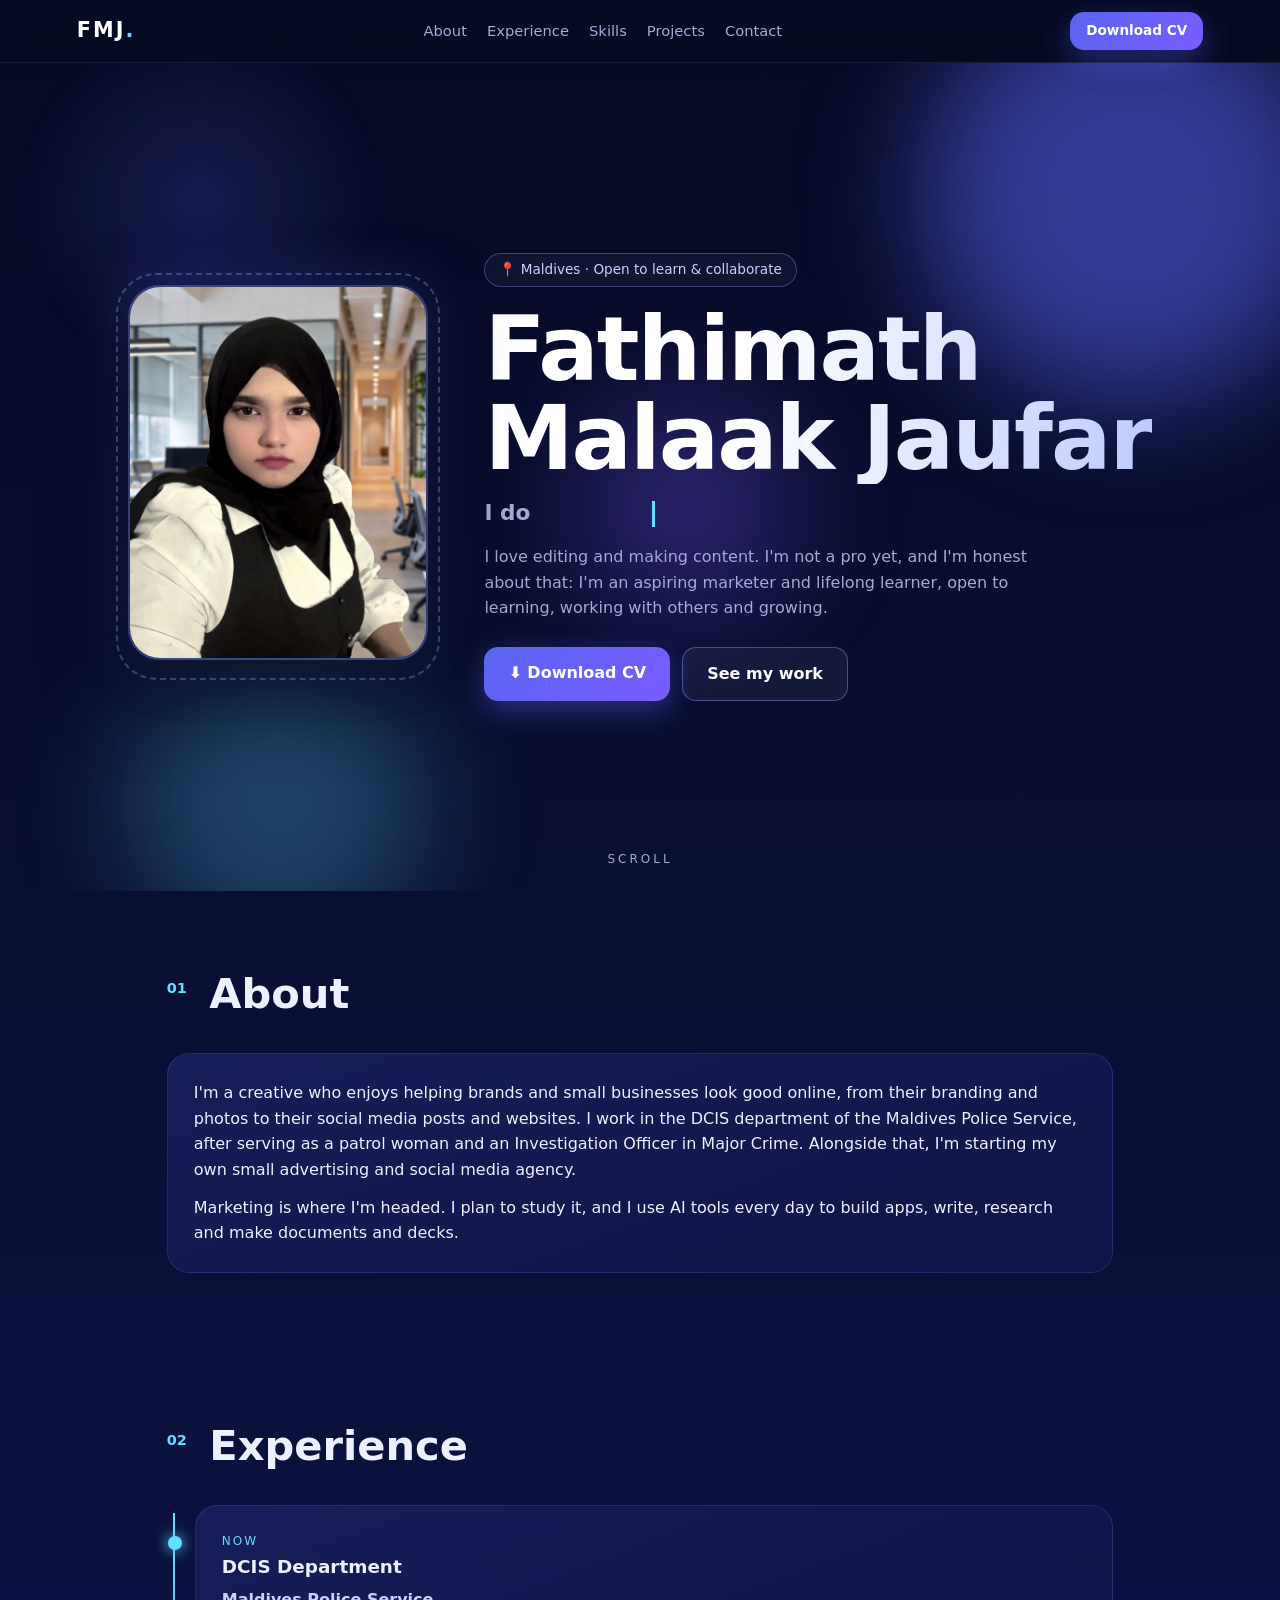
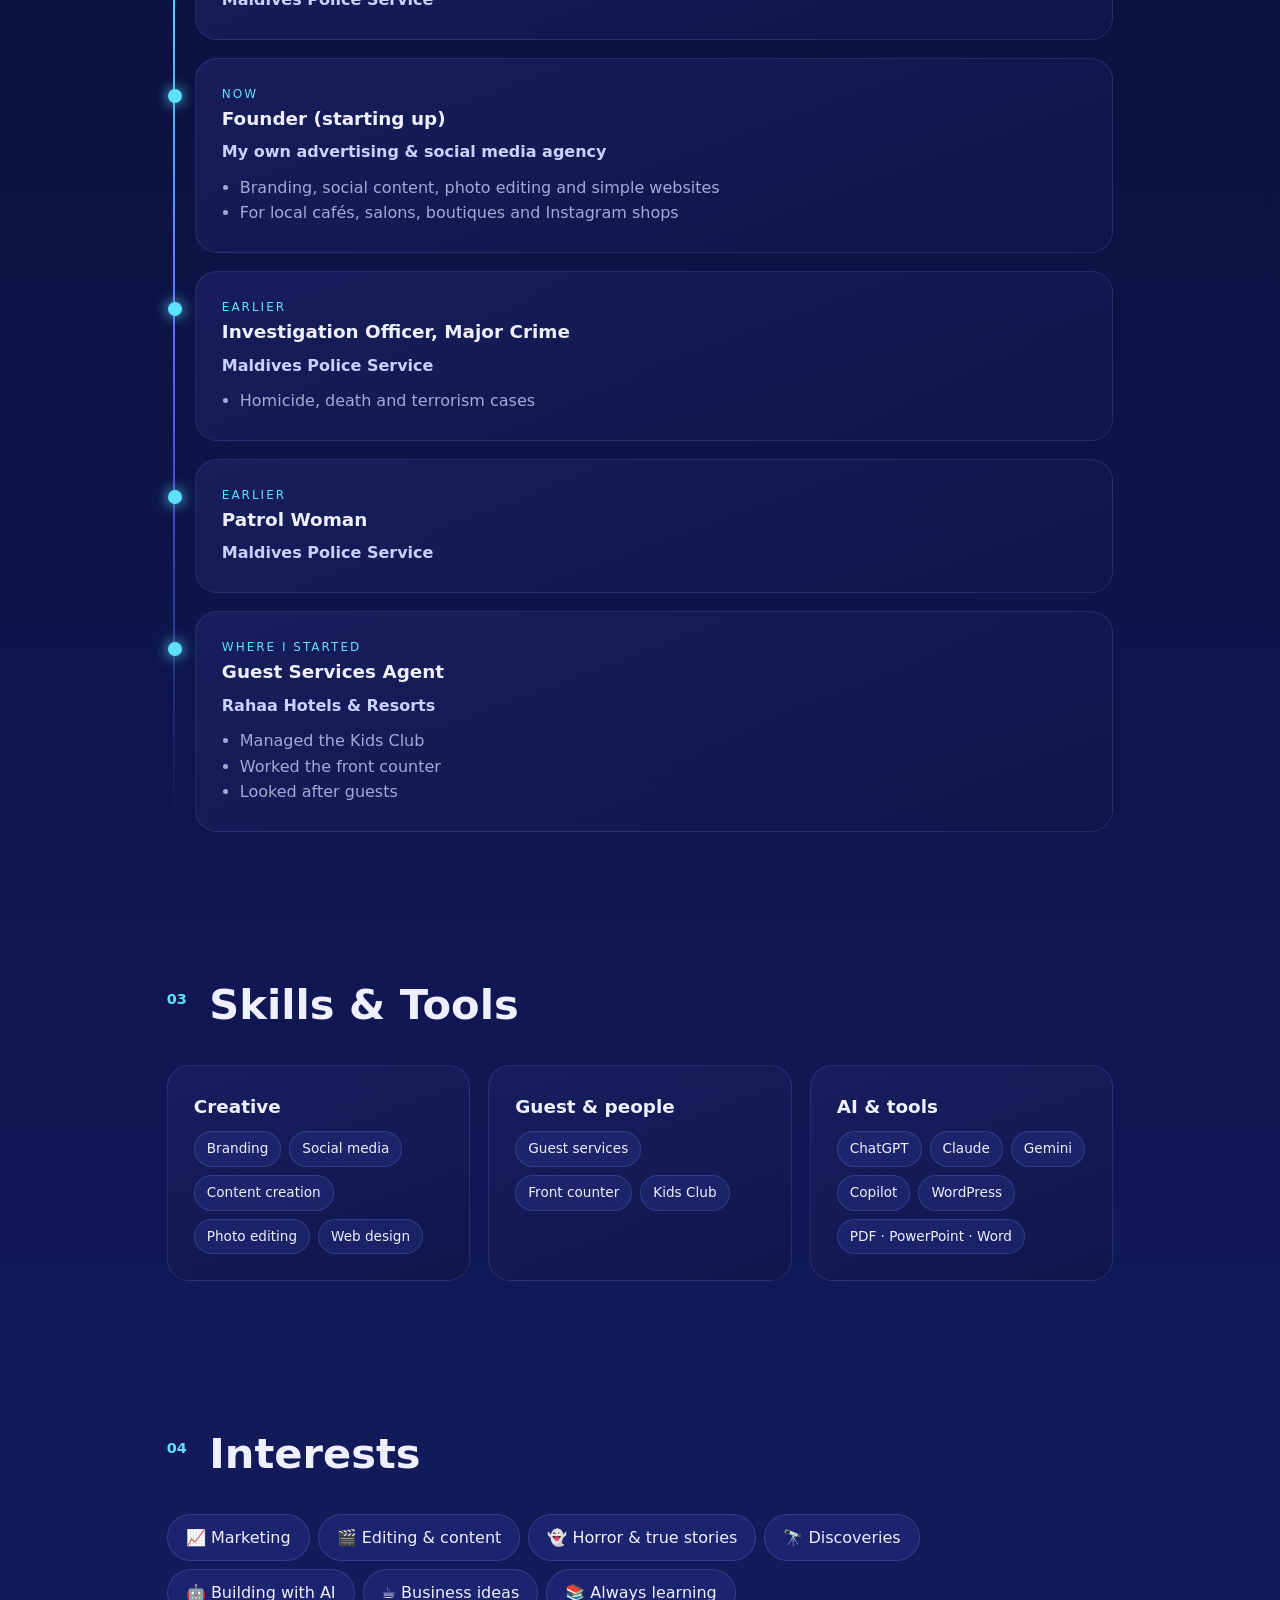
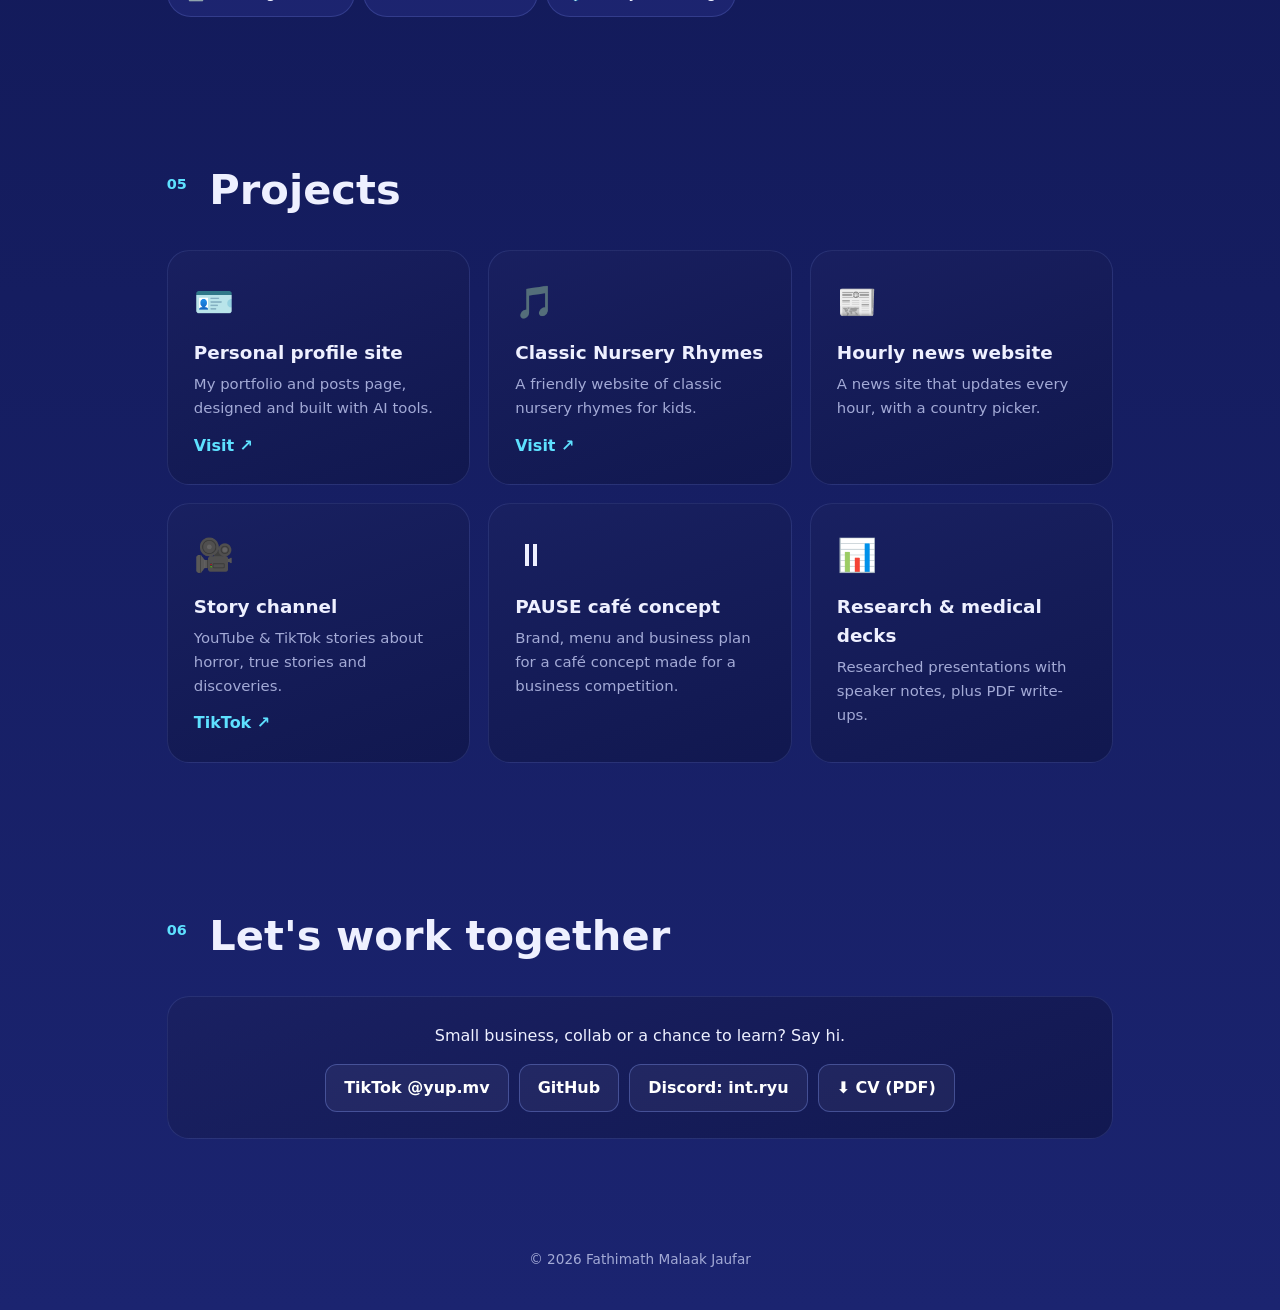
==== index.html @ fa6c07f6 "CV site" ====
<!DOCTYPE html><html lang="en"><head><meta charset="utf-8"><meta name="viewport" content="width=device-width,initial-scale=1">
<title>Fathimath Malaak Jaufar · CV</title><meta name="description" content="CV of Fathimath Malaak Jaufar: branding, social media, content, photo editing and web design. Maldives.">
<link rel="stylesheet" href="style.css"></head><body>
<div id="progress"></div><div id="glow"></div>
<nav><a class="logo" href="#top">FMJ<span>.</span></a><div class="links"><a href="#about">About</a><a href="#experience">Experience</a><a href="#skills">Skills</a><a href="#projects">Projects</a><a href="#contact">Contact</a></div><a class="btn sm fx" href="cv.pdf" download>Download CV</a></nav>
<header id="top" class="hero">
 <div class="orb o1"></div><div class="orb o2"></div><div class="orb o3"></div>
 <div class="hero-in">
  <div class="photo tilt"><img src="assets/me.jpg" alt="Fathimath Malaak Jaufar"><span class="ring"></span></div>
  <div><p class="tag">📍 Maldives · Open to learn &amp; collaborate</p>
  <h1>Fathimath<br>Malaak <em>Jaufar</em></h1>
  <p class="roles">I do <span id="role">branding</span><i class="caret"></i></p>
  <p class="lead">I love editing and making content. I'm not a pro yet, and I'm honest about that: I'm an aspiring marketer and lifelong learner, open to learning, working with others and growing.</p>
  <div class="cta"><a class="btn fx" href="cv.pdf" download>⬇ Download CV</a><a class="btn ghost fx" href="#projects">See my work</a></div></div>
 </div><a class="scroll" href="#about">scroll</a></header>
<main>
<section id="about" class="reveal"><h2><b>01</b> About</h2><div class="card tilt"><p>I'm a creative who enjoys helping brands and small businesses look good online, from their branding and photos to their social media posts and websites. I work in the DCIS department of the Maldives Police Service, after serving as a patrol woman and an Investigation Officer in Major Crime. Alongside that, I'm starting my own small advertising and social media agency.</p><p>Marketing is where I'm headed. I plan to study it, and I use AI tools every day to build apps, write, research and make documents and decks.</p></div></section>

<section id="experience" class="reveal"><h2><b>02</b> Experience</h2><div id="timeline" class="timeline"></div></section>

<section id="skills" class="reveal"><h2><b>03</b> Skills &amp; Tools</h2><div class="grid3">
<div class="card tilt"><h3>Creative</h3><div class="chips"><span>Branding</span><span>Social media</span><span>Content creation</span><span>Photo editing</span><span>Web design</span></div></div>
<div class="card tilt"><h3>Guest &amp; people</h3><div class="chips"><span>Guest services</span><span>Front counter</span><span>Kids Club</span></div></div>
<div class="card tilt"><h3>AI &amp; tools</h3><div class="chips"><span>ChatGPT</span><span>Claude</span><span>Gemini</span><span>Copilot</span><span>WordPress</span><span>PDF · PowerPoint · Word</span></div></div></div></section>

<section id="interests" class="reveal"><h2><b>04</b> Interests</h2><div class="chips big">
<span>📈 Marketing</span><span>🎬 Editing &amp; content</span><span>👻 Horror &amp; true stories</span><span>🔭 Discoveries</span><span>🤖 Building with AI</span><span>☕ Business ideas</span><span>📚 Always learning</span></div></section>

<section id="projects" class="reveal"><h2><b>05</b> Projects</h2><div class="grid2">
<a class="card proj tilt" href="https://reseachrandomv.github.io" target="_blank" rel="noopener"><span class="ic">🪪</span><h3>Personal profile site</h3><p>My portfolio and posts page, designed and built with AI tools.</p><i>Visit ↗</i></a>
<a class="card proj tilt" href="https://reseachrandomv.github.io/rhymes/" target="_blank" rel="noopener"><span class="ic">🎵</span><h3>Classic Nursery Rhymes</h3><p>A friendly website of classic nursery rhymes for kids.</p><i>Visit ↗</i></a>
<div class="card proj tilt"><span class="ic">📰</span><h3>Hourly news website</h3><p>A news site that updates every hour, with a country picker.</p></div>
<a class="card proj tilt" href="https://www.tiktok.com/@yup.mv" target="_blank" rel="noopener"><span class="ic">🎥</span><h3>Story channel</h3><p>YouTube &amp; TikTok stories about horror, true stories and discoveries.</p><i>TikTok ↗</i></a>
<div class="card proj tilt"><span class="ic">⏸</span><h3>PAUSE café concept</h3><p>Brand, menu and business plan for a café concept made for a business competition.</p></div>
<div class="card proj tilt"><span class="ic">📊</span><h3>Research &amp; medical decks</h3><p>Researched presentations with speaker notes, plus PDF write-ups.</p></div>
</div></section>

<section id="contact" class="reveal"><h2><b>06</b> Let's work together</h2><div class="card contact"><p>Small business, collab or a chance to learn? Say hi.</p><div class="social">
<a class="sbtn fx" href="https://www.tiktok.com/@yup.mv" target="_blank" rel="noopener">TikTok @yup.mv</a><a class="sbtn fx" href="https://github.com/reseachrandomv" target="_blank" rel="noopener">GitHub</a><button class="sbtn fx dc" data-user="int.ryu">Discord: int.ryu</button><a class="sbtn fx" href="cv.pdf" download>⬇ CV (PDF)</a></div></div></section>
</main><footer>© <span id="y"></span> Fathimath Malaak Jaufar</footer>
<script src="experience.js"></script><script src="app.js"></script></body></html>
---- style.css ----
:root{--bg:#060a24;--bg2:#0f1650;--bl:#5865F2;--glow:#8ea1ff;--ice:#c7d2ff;--cy:#5ee1ff;--t:#eef0ff;--m:#a3aad6}
*{box-sizing:border-box;margin:0;padding:0}html{scroll-behavior:smooth}
body{font-family:"Segoe UI",system-ui,-apple-system,Roboto,sans-serif;color:var(--t);background:radial-gradient(1200px 600px at 80% -10%,#2a35a0 0,transparent 60%),linear-gradient(180deg,var(--bg),var(--bg2) 55%,#1b2470);line-height:1.6;overflow-x:hidden}
a{color:var(--glow)}
#progress{position:fixed;top:0;left:0;height:3px;width:0;z-index:50;background:linear-gradient(90deg,var(--bl),var(--cy));box-shadow:0 0 12px var(--cy)}
#glow{position:fixed;top:0;left:0;width:400px;height:400px;border-radius:50%;background:radial-gradient(circle,#5865f233,transparent 65%);pointer-events:none;z-index:0;transition:transform .15s ease-out}
nav{position:sticky;top:0;z-index:20;display:flex;align-items:center;justify-content:space-between;gap:12px;padding:12px 6vw;background:#060a24cc;backdrop-filter:blur(12px);border-bottom:1px solid #ffffff14}
.logo{font-weight:900;font-size:1.3rem;letter-spacing:2px;text-decoration:none;color:#fff}.logo span{color:var(--cy)}
.links a{color:var(--m);text-decoration:none;margin:0 10px;font-size:.92rem;transition:.2s}.links a:hover{color:#fff;text-shadow:0 0 10px var(--glow)}
.btn{position:relative;overflow:hidden;display:inline-block;padding:13px 24px;border-radius:14px;background:linear-gradient(135deg,var(--bl),#7b5cff);color:#fff;font-weight:700;text-decoration:none;box-shadow:0 10px 30px #5865f266;transition:transform .2s,box-shadow .2s}
.btn:hover{transform:translateY(-3px);box-shadow:0 16px 40px #5865f2aa}.btn:active{transform:scale(.96)}
.btn.ghost{background:#ffffff0d;border:1px solid #8ea1ff66;box-shadow:none}.btn.sm{padding:8px 16px;font-size:.85rem}
.hero{position:relative;min-height:92vh;display:flex;align-items:center;padding:60px 6vw;overflow:hidden}
.orb{position:absolute;border-radius:50%;filter:blur(60px);opacity:.55;animation:float 12s ease-in-out infinite}
.o1{width:420px;height:420px;background:var(--bl);top:-80px;right:-60px}.o2{width:300px;height:300px;background:var(--cy);bottom:-60px;left:10%;opacity:.25;animation-delay:-4s}.o3{width:220px;height:220px;background:#7b5cff;top:40%;left:45%;opacity:.3;animation-delay:-8s}
@keyframes float{50%{transform:translate(30px,-40px) scale(1.1)}}
.hero-in{position:relative;display:grid;grid-template-columns:auto 1fr;gap:56px;align-items:center;max-width:1150px;margin:auto}
.photo{position:relative;width:300px;aspect-ratio:4/5;border-radius:32px;transition:transform .2s}
.photo img{width:100%;height:100%;object-fit:cover;border-radius:32px;border:2px solid #8ea1ff55;box-shadow:0 30px 80px #000a,0 0 60px #5865f255}
.ring{position:absolute;inset:-12px;border-radius:40px;border:2px dashed #8ea1ff55;animation:spin 30s linear infinite;pointer-events:none}@keyframes spin{to{transform:rotate(360deg)}}
.tag{display:inline-block;padding:5px 14px;border-radius:99px;border:1px solid #8ea1ff55;background:#ffffff0a;color:var(--ice);font-size:.85rem}
h1{font-size:clamp(2.6rem,7vw,5.6rem);line-height:1;font-weight:900;letter-spacing:-2px;margin:18px 0 12px;background:linear-gradient(100deg,#fff 20%,var(--ice),var(--glow),var(--cy));background-size:200%;-webkit-background-clip:text;background-clip:text;color:transparent;animation:sh 6s linear infinite}
h1 em{font-style:normal}@keyframes sh{to{background-position:200%}}
.roles{font-size:1.35rem;font-weight:700;color:var(--m)}#role{color:var(--cy);display:inline-block;transition:.3s}#role.out{opacity:0;transform:translateY(-8px)}
.caret{display:inline-block;width:3px;height:1.2em;background:var(--cy);margin-left:4px;vertical-align:middle;animation:bl 1s steps(1) infinite}@keyframes bl{50%{opacity:0}}
.lead{max-width:560px;color:var(--m);margin:14px 0 26px}.cta{display:flex;gap:12px;flex-wrap:wrap}
.scroll{position:absolute;bottom:22px;left:50%;transform:translateX(-50%);color:var(--m);font-size:.75rem;letter-spacing:3px;text-transform:uppercase;text-decoration:none;animation:bob 2s infinite}@keyframes bob{50%{transform:translate(-50%,6px)}}
main{position:relative;z-index:1;max-width:1100px;margin:auto;padding:0 6vw}
section{padding:70px 0}h2{font-size:clamp(1.8rem,4vw,2.6rem);margin-bottom:26px}h2 b{font-size:.9rem;color:var(--cy);vertical-align:super;margin-right:8px}
.card{position:relative;overflow:hidden;background:linear-gradient(160deg,#1a2160cc,#10164acc);border:1px solid #8ea1ff26;border-radius:22px;padding:26px;transition:transform .25s,border-color .25s,box-shadow .25s,opacity .6s,translate .6s}
.card::before{content:"";position:absolute;inset:0;background:radial-gradient(300px circle at var(--mx,50%) var(--my,50%),#8ea1ff22,transparent 60%);opacity:0;transition:.3s;pointer-events:none}
.card:hover{border-color:#8ea1ff77;box-shadow:0 20px 50px #0008,0 0 30px #5865f233}.card:hover::before{opacity:1}
.card p+p{margin-top:12px}h3{font-size:1.15rem;margin-bottom:6px}
.reveal .card,.reveal .chips span{opacity:0;translate:0 30px}.reveal.in .card,.reveal.in .chips span{opacity:1;translate:0 0}
.chips span{transition:opacity .5s,translate .5s,transform .2s}
.timeline{position:relative;display:grid;gap:18px;padding-left:28px}.timeline::before{content:"";position:absolute;left:6px;top:8px;bottom:8px;width:2px;background:linear-gradient(var(--cy),var(--bl),transparent)}
.job .dot{position:absolute;left:-29px;top:30px}.job{overflow:visible}.job::after{content:"";position:absolute;left:-28px;top:30px;width:14px;height:14px;border-radius:50%;background:var(--cy);box-shadow:0 0 14px var(--cy)}
.jt{font-size:.75rem;text-transform:uppercase;letter-spacing:2px;color:var(--cy)}.org{color:var(--ice);font-weight:600}.org a{text-decoration:none}
.job ul{margin:10px 0 0 18px;color:var(--m)}
.grid3{display:grid;grid-template-columns:repeat(3,1fr);gap:18px}.grid2{display:grid;grid-template-columns:repeat(3,1fr);gap:18px}
.chips{display:flex;flex-wrap:wrap;gap:8px;margin-top:10px}.chips span{padding:6px 12px;border-radius:99px;background:#5865f222;border:1px solid #8ea1ff33;font-size:.85rem}
.chips span:hover{transform:translateY(-3px) scale(1.05);background:#5865f255}.chips.big span{font-size:1rem;padding:10px 18px}
.proj{display:block;color:inherit;text-decoration:none}.proj .ic{font-size:2rem;display:block;margin-bottom:10px}.proj p{color:var(--m);font-size:.93rem}.proj i{display:inline-block;margin-top:12px;color:var(--cy);font-style:normal;font-weight:700}
.contact{text-align:center}.social{display:flex;flex-wrap:wrap;gap:10px;justify-content:center;margin-top:16px}
.sbtn{position:relative;overflow:hidden;padding:10px 18px;border-radius:12px;border:1px solid #8ea1ff55;background:#ffffff0d;color:#fff;text-decoration:none;font:inherit;font-weight:600;cursor:pointer;transition:.2s}.sbtn:hover{background:#5865f255;transform:translateY(-2px)}
footer{text-align:center;padding:40px;color:var(--m);font-size:.85rem}
.ripple{position:absolute;border-radius:50%;background:radial-gradient(circle,#ffffff55,transparent 60%);transform:scale(0);animation:rp .65s ease-out;pointer-events:none}@keyframes rp{to{transform:scale(1);opacity:0}}
.burst{position:fixed;width:7px;height:7px;border-radius:50%;pointer-events:none;z-index:99;animation:bu .6s ease-out forwards}@keyframes bu{to{transform:translate(var(--dx),var(--dy)) scale(0);opacity:0}}
@media(max-width:860px){.links{display:none}.hero-in{grid-template-columns:1fr;text-align:center;gap:30px}.photo{width:220px;margin:auto}.cta{justify-content:center}.lead{margin-inline:auto}.grid3,.grid2{grid-template-columns:1fr}.hero{min-height:auto;padding-top:40px}}
@media(prefers-reduced-motion:reduce){*{animation:none!important;transition:none!important}}
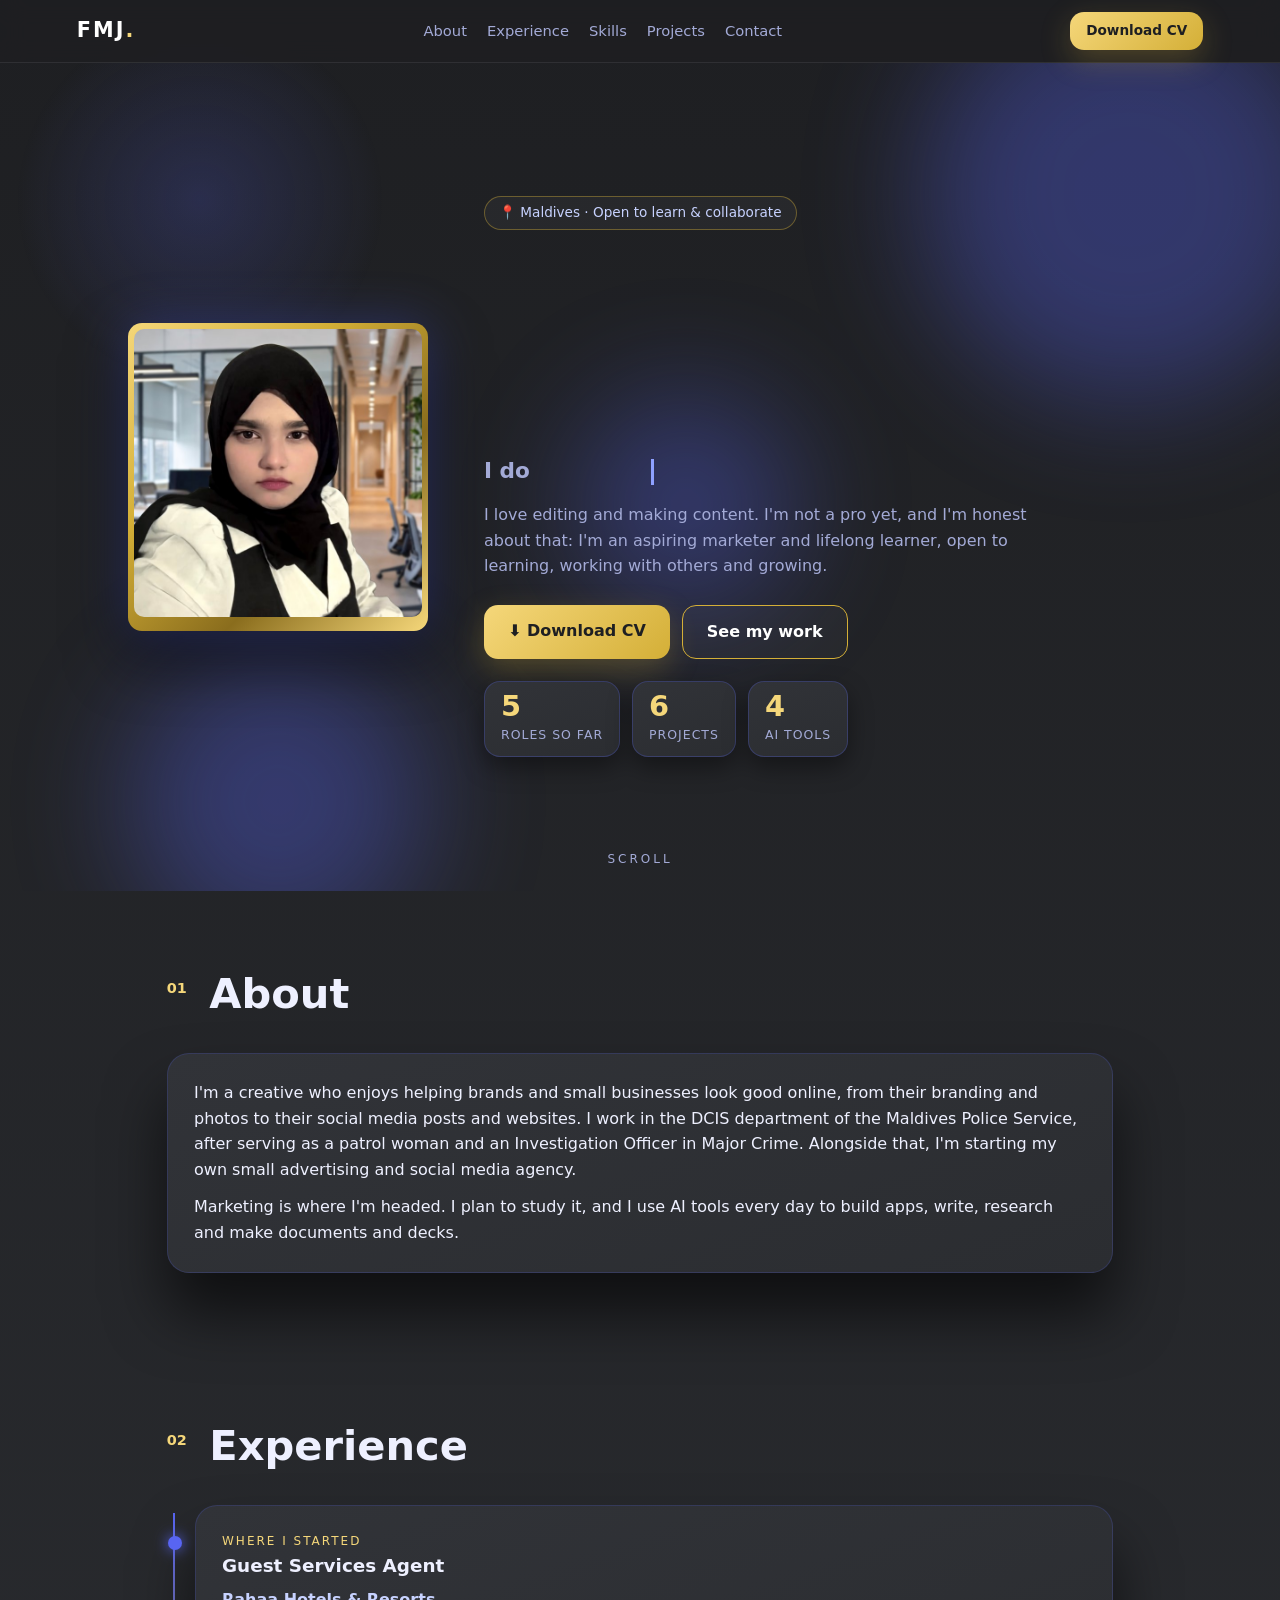
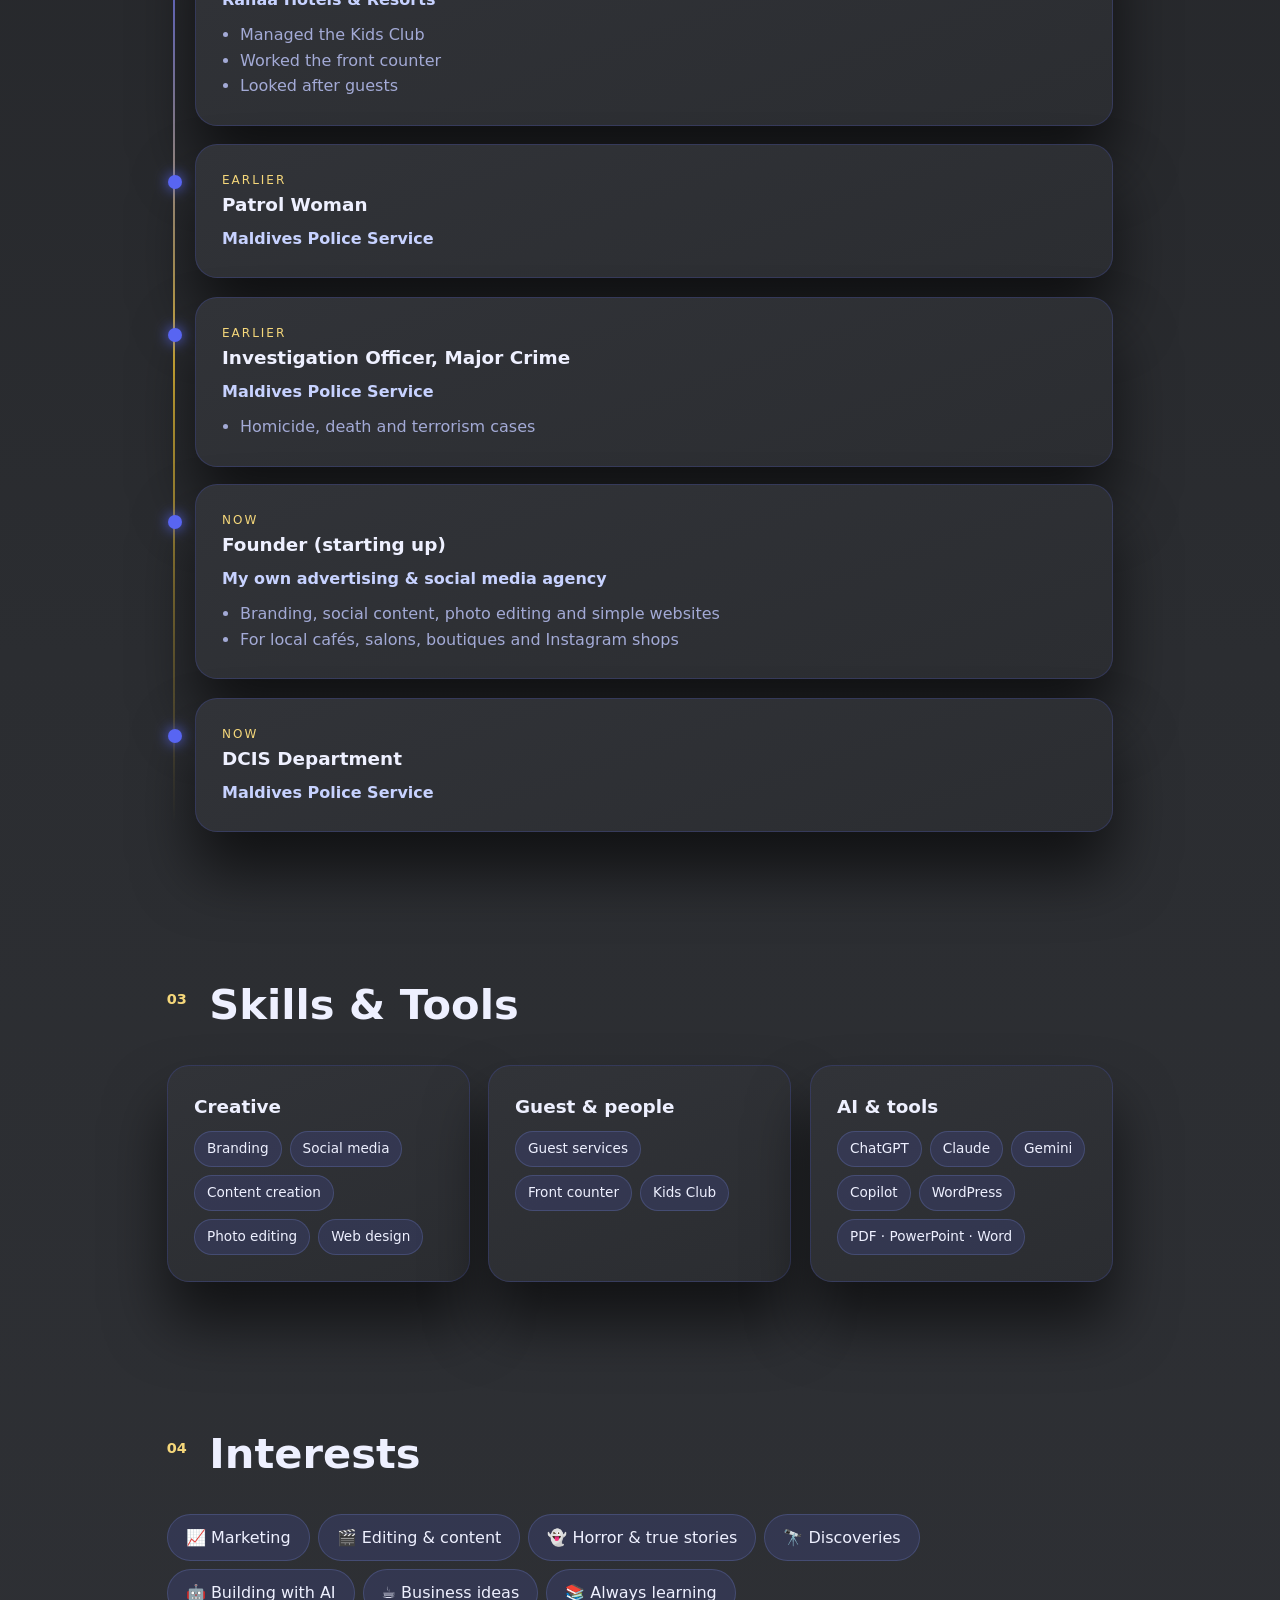
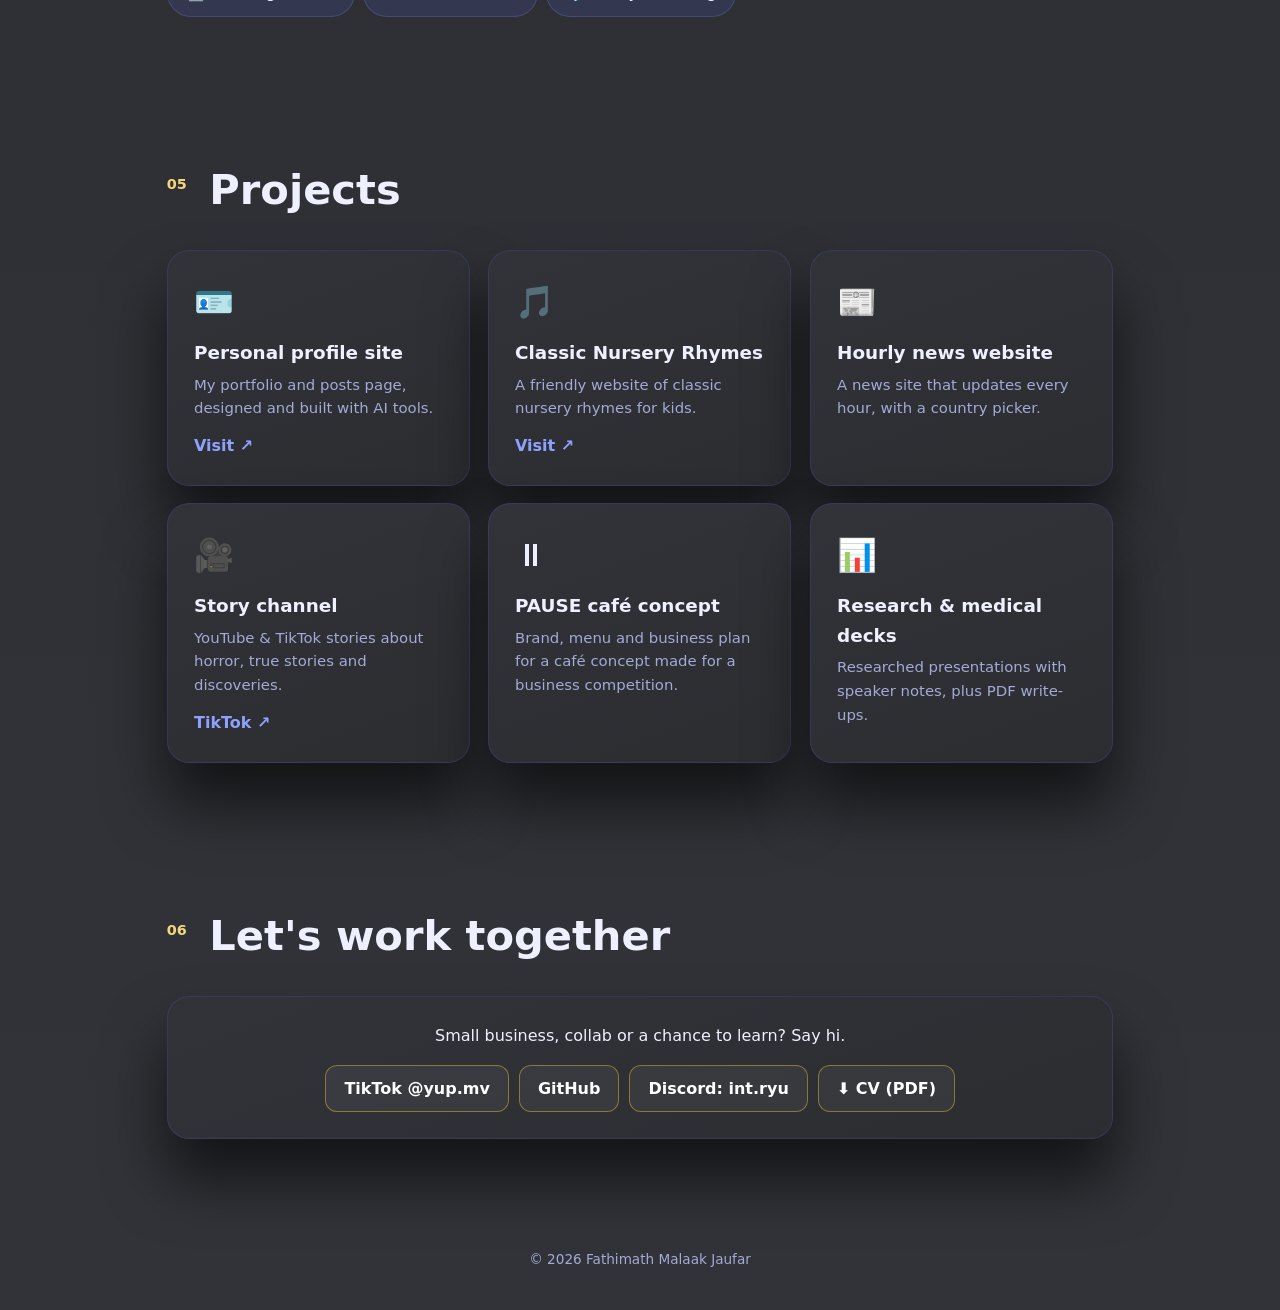
==== commit ce597de6: "Motion-graphics: spring intro, 3D fly-in cards, count-up stats" ====
--- a/index.html
+++ b/index.html
@@ -8,10 +8,11 @@
  <div class="hero-in">
   <div class="photo tilt"><img src="assets/me.jpg" alt="Fathimath Malaak Jaufar"><span class="ring"></span></div>
   <div><p class="tag">📍 Maldives · Open to learn &amp; collaborate</p>
-  <h1>Fathimath<br>Malaak <em>Jaufar</em></h1>
+  <h1><span class="ln"><span>Fathimath</span></span><span class="ln"><span>Malaak <em>Jaufar</em></span></span></h1>
   <p class="roles">I do <span id="role">branding</span><i class="caret"></i></p>
   <p class="lead">I love editing and making content. I'm not a pro yet, and I'm honest about that: I'm an aspiring marketer and lifelong learner, open to learning, working with others and growing.</p>
-  <div class="cta"><a class="btn fx" href="cv.pdf" download>⬇ Download CV</a><a class="btn ghost fx" href="#projects">See my work</a></div></div>
+  <div class="cta"><a class="btn fx" href="cv.pdf" download>⬇ Download CV</a><a class="btn ghost fx" href="#projects">See my work</a></div>
+  <div class="stats"><div class="stat"><b data-n="5">0</b><span>roles so far</span></div><div class="stat"><b data-n="6">0</b><span>projects</span></div><div class="stat"><b data-n="4">0</b><span>AI tools</span></div></div></div>
  </div><a class="scroll" href="#about">scroll</a></header>
 <main>
 <section id="about" class="reveal"><h2><b>01</b> About</h2><div class="card tilt"><p>I'm a creative who enjoys helping brands and small businesses look good online, from their branding and photos to their social media posts and websites. I work in the DCIS department of the Maldives Police Service, after serving as a patrol woman and an Investigation Officer in Major Crime. Alongside that, I'm starting my own small advertising and social media agency.</p><p>Marketing is where I'm headed. I plan to study it, and I use AI tools every day to build apps, write, research and make documents and decks.</p></div></section>
--- a/style.css
+++ b/style.css
@@ -48,3 +48,42 @@
 .burst{position:fixed;width:7px;height:7px;border-radius:50%;pointer-events:none;z-index:99;animation:bu .6s ease-out forwards}@keyframes bu{to{transform:translate(var(--dx),var(--dy)) scale(0);opacity:0}}
 @media(max-width:860px){.links{display:none}.hero-in{grid-template-columns:1fr;text-align:center;gap:30px}.photo{width:220px;margin:auto}.cta{justify-content:center}.lead{margin-inline:auto}.grid3,.grid2{grid-template-columns:1fr}.hero{min-height:auto;padding-top:40px}}
 @media(prefers-reduced-motion:reduce){*{animation:none!important;transition:none!important}}
+/* Discord blurple + gold restyle */
+:root{--bg:#1e1f22;--bg2:#2b2d31;--gold:#d4af37;--gold2:#f5d77a;--cy:#8ea1ff}
+body{background:radial-gradient(1000px 500px at 85% -10%,#5865f244,transparent 60%),linear-gradient(180deg,#1e1f22,#2b2d31 50%,#313338)}
+nav{background:#1e1f22e6}.logo span{color:var(--gold2)}
+.orb{opacity:.35}.o2,.o3{background:var(--bl)}
+.card{background:linear-gradient(160deg,#313338,#2b2d31);border-color:#5865f233}
+.btn,.btn.sm{background:linear-gradient(135deg,var(--gold2),var(--gold));color:#1e1f22;box-shadow:0 10px 30px #d4af3744}
+.btn:hover{box-shadow:0 16px 40px #d4af3788}
+.btn.ghost{background:#ffffff08;color:#fff;border:1px solid var(--gold);box-shadow:none}
+.sbtn{border-color:#d4af3788}.sbtn:hover{background:linear-gradient(135deg,var(--gold2),var(--gold));color:#1e1f22}
+.photo{aspect-ratio:1/1;border-radius:14px;padding:6px;background:linear-gradient(135deg,var(--gold2),var(--gold),#8a6d1d,var(--gold2));box-shadow:0 0 50px #5865f255,0 25px 60px #000a}
+.photo img{border-radius:10px;border:0;box-shadow:none;object-position:center 20%}.ring{display:none}
+h1{background:linear-gradient(100deg,#fff 25%,#c9cdfb,#5865F2,#fff);background-size:200%;-webkit-background-clip:text;background-clip:text}
+#progress{background:linear-gradient(90deg,var(--bl),var(--gold2));box-shadow:0 0 12px var(--bl)}
+.tag{border-color:#d4af3766}.jt,h2 b{color:var(--gold2)}.job::after{background:var(--bl);box-shadow:0 0 14px var(--bl)}
+.timeline::before{background:linear-gradient(var(--bl),var(--gold),transparent)}
+.chips span{background:#5865f226}
+/* motion-graphics pass */
+:root{--spring:cubic-bezier(.34,1.56,.64,1)}
+h1 .ln{display:block;overflow:hidden;perspective:600px;padding-bottom:.08em}
+h1 .ln>span{display:inline-block;transform-origin:50% 100%;animation:flip .9s var(--spring) both}
+h1 .ln:nth-child(2)>span{animation-delay:.15s}
+@keyframes flip{from{transform:translateY(90%) rotateX(-80deg);opacity:0}}
+.hero .tag{animation:pop .7s var(--spring) both}.roles{animation:pop .7s .35s var(--spring) both}.lead{animation:pop .7s .45s var(--spring) both}.cta{animation:pop .7s .55s var(--spring) both}.stats{animation:pop .7s .65s var(--spring) both}
+.photo{animation:card3d 1s var(--spring) both}
+@keyframes pop{from{opacity:0;transform:translateY(24px) scale(.94)}}
+@keyframes card3d{from{opacity:0;transform:perspective(800px) rotateY(-35deg) rotateX(12deg) scale(.8)}}
+.stats{display:flex;gap:12px;flex-wrap:wrap;margin-top:22px}
+.stat{padding:10px 16px;border-radius:16px;background:linear-gradient(160deg,#313338,#2b2d31);border:1px solid #5865f244;box-shadow:0 10px 25px #0006}
+.stat b{display:block;font-size:1.8rem;line-height:1;color:var(--gold2);font-variant-numeric:tabular-nums}.stat span{font-size:.78rem;color:var(--m);text-transform:uppercase;letter-spacing:1px}
+/* 3D fly-in reveal (uses individual props so hover tilt transform still works) */
+.reveal{perspective:1200px}
+.reveal .card{opacity:0;translate:var(--fx,0) 60px -120px;rotate:x 18deg;scale:.9;box-shadow:0 40px 60px #0009;transition:opacity .5s ease,translate .9s var(--spring),rotate .9s var(--spring),scale .9s var(--spring),transform .25s,border-color .25s,box-shadow .4s;will-change:translate,rotate}
+.reveal.in .card{opacity:1;translate:0 0 0;rotate:x 0deg;scale:1}
+.grid3>.card:nth-child(3n+1),.grid2>.card:nth-child(3n+1){--fx:-120px}.grid3>.card:nth-child(3n),.grid2>.card:nth-child(3n){--fx:120px}
+.reveal .chips span{opacity:0;scale:.5;translate:0 20px;transition:opacity .4s,scale .6s var(--spring),translate .6s var(--spring),transform .2s}
+.reveal.in .chips span{opacity:1;scale:1;translate:0 0}
+@media(max-width:860px){.stats{justify-content:center}.grid3>.card,.grid2>.card{--fx:0px!important}}
+@media(prefers-reduced-motion:reduce){.reveal .card,.reveal .chips span{opacity:1!important;translate:none!important;rotate:none!important;scale:none!important}}
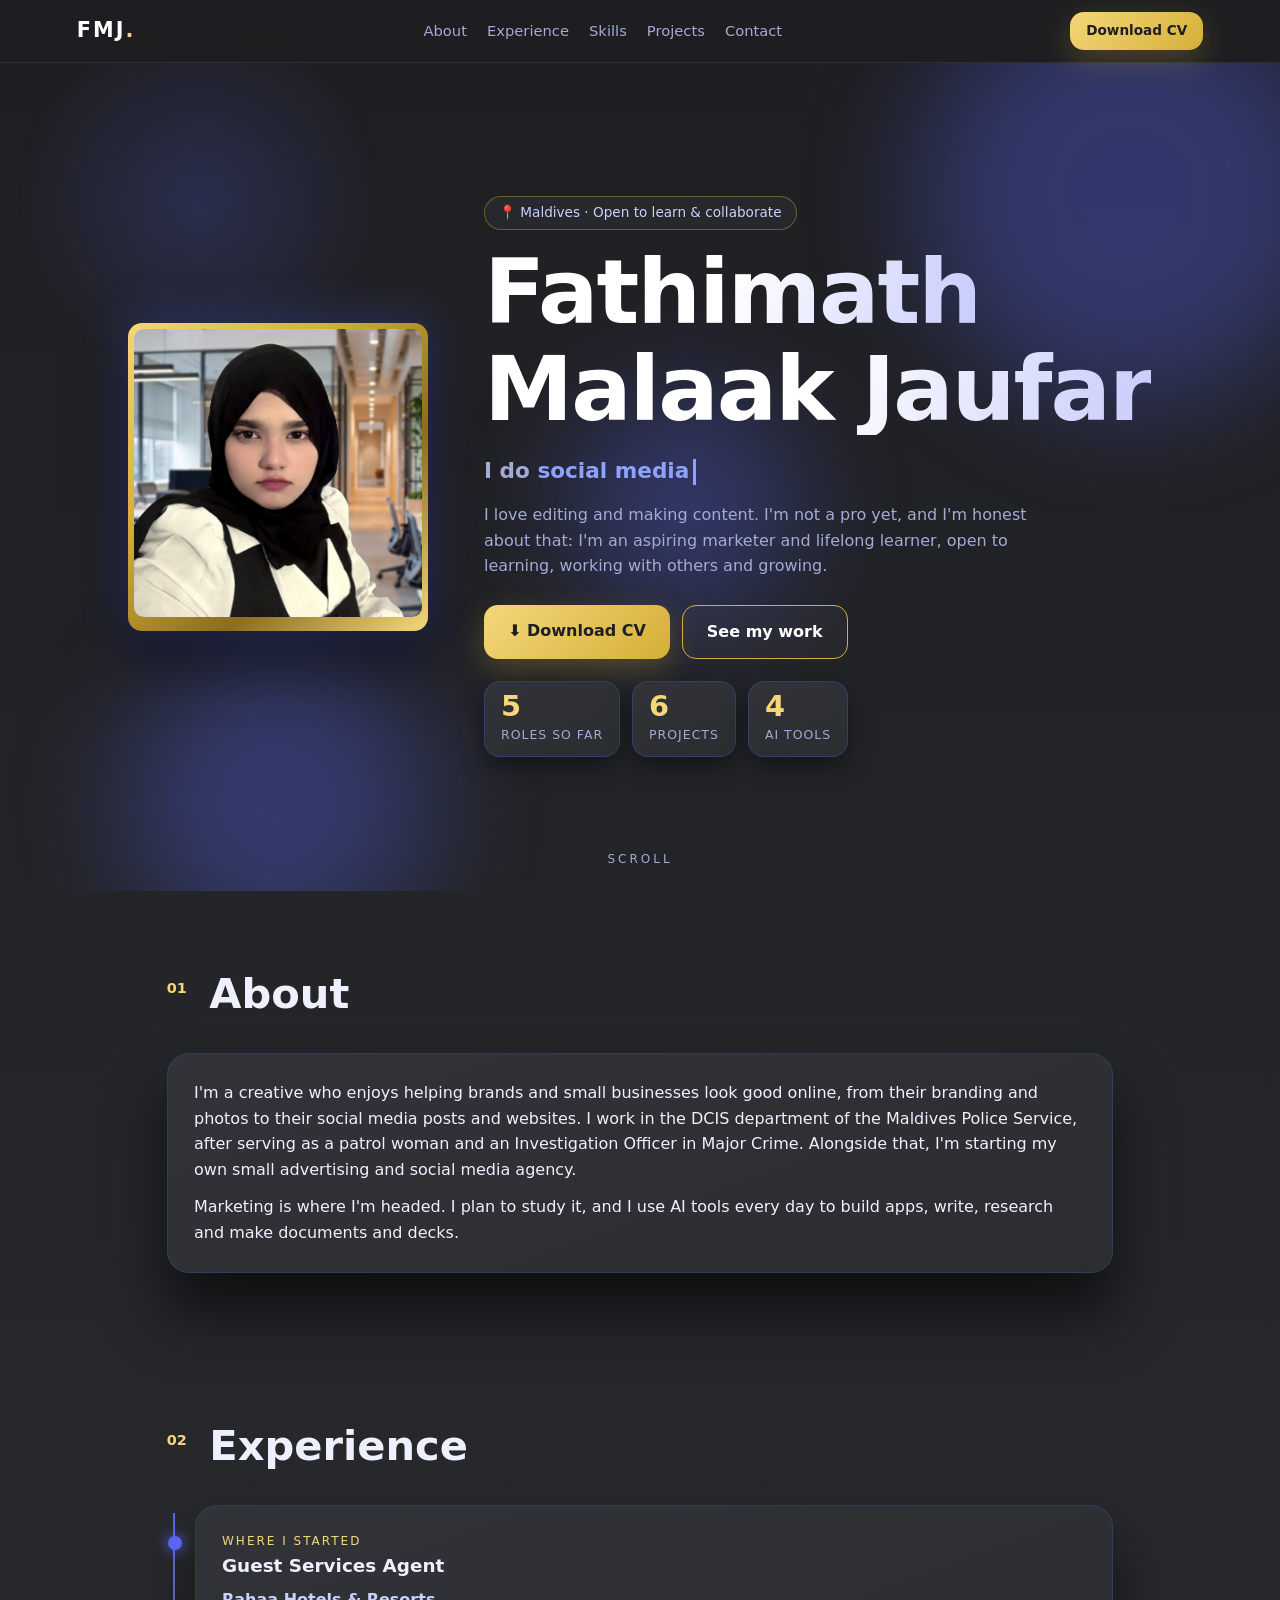
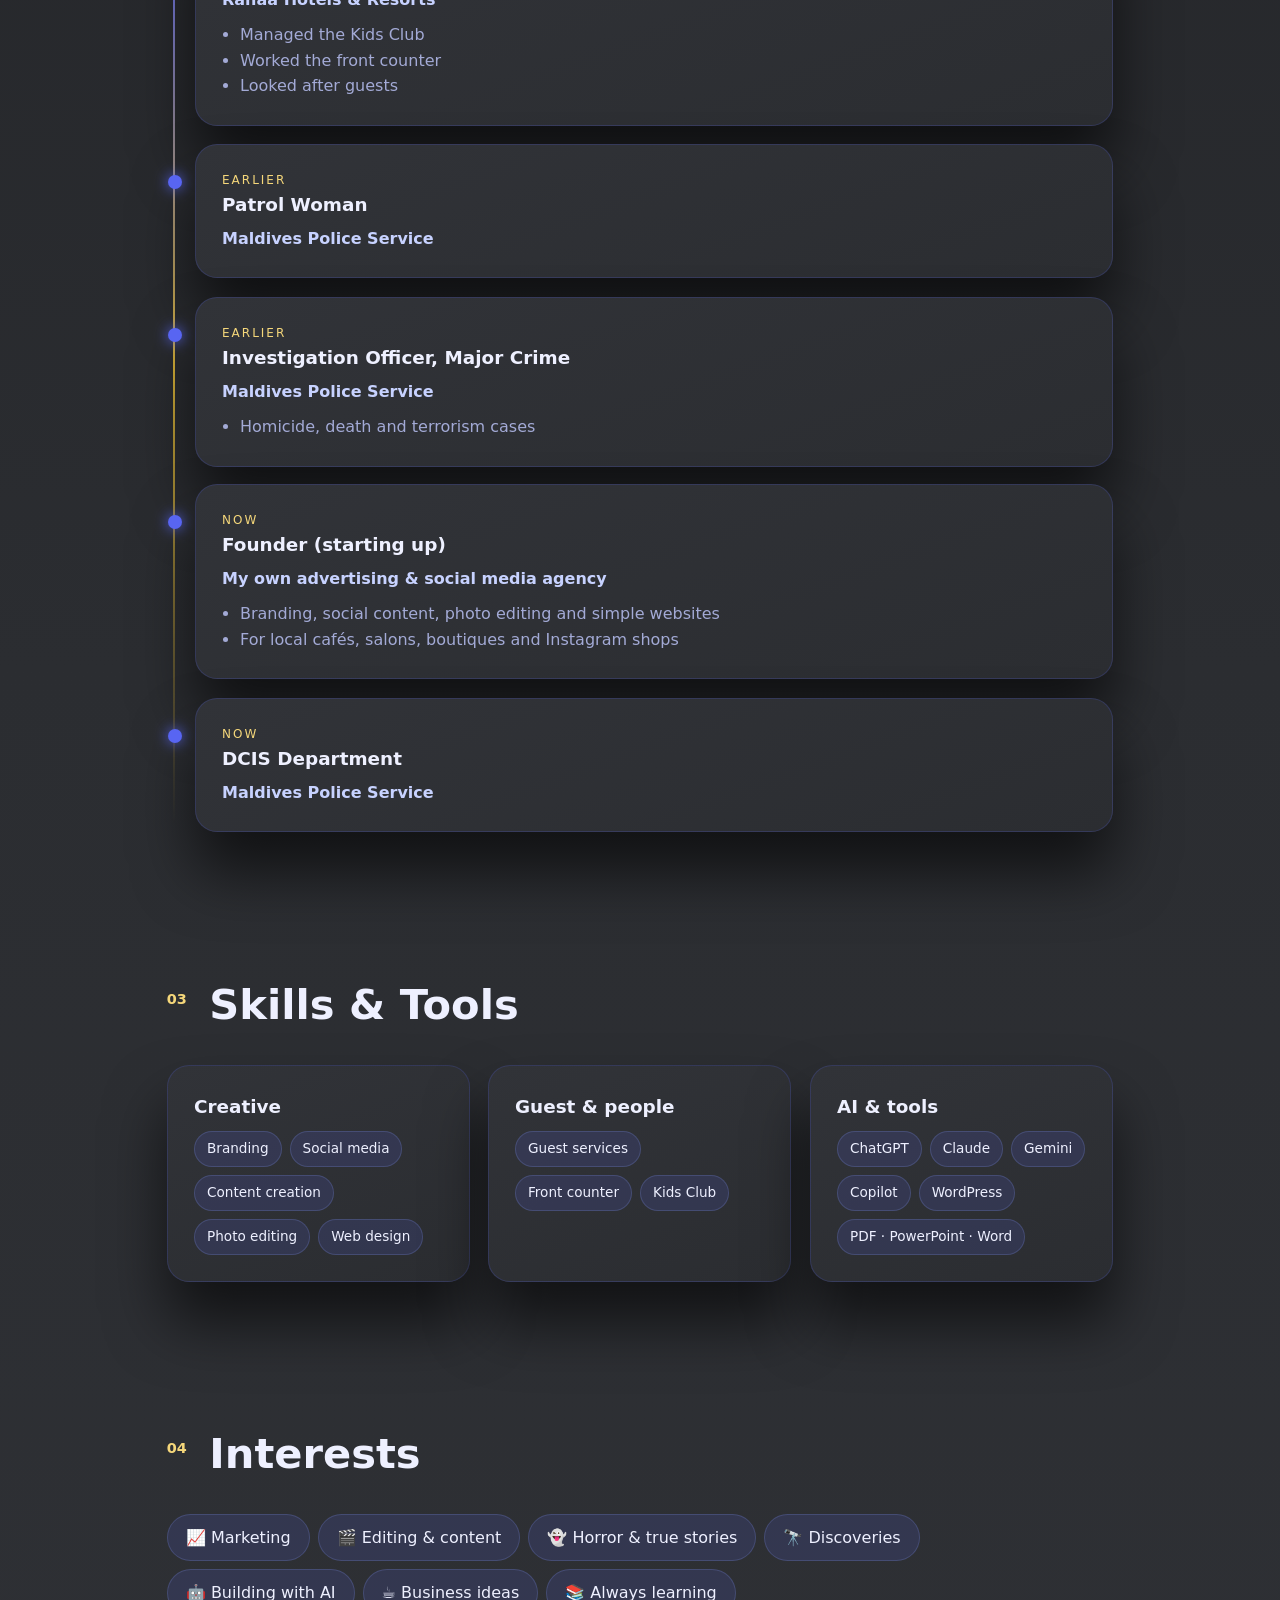
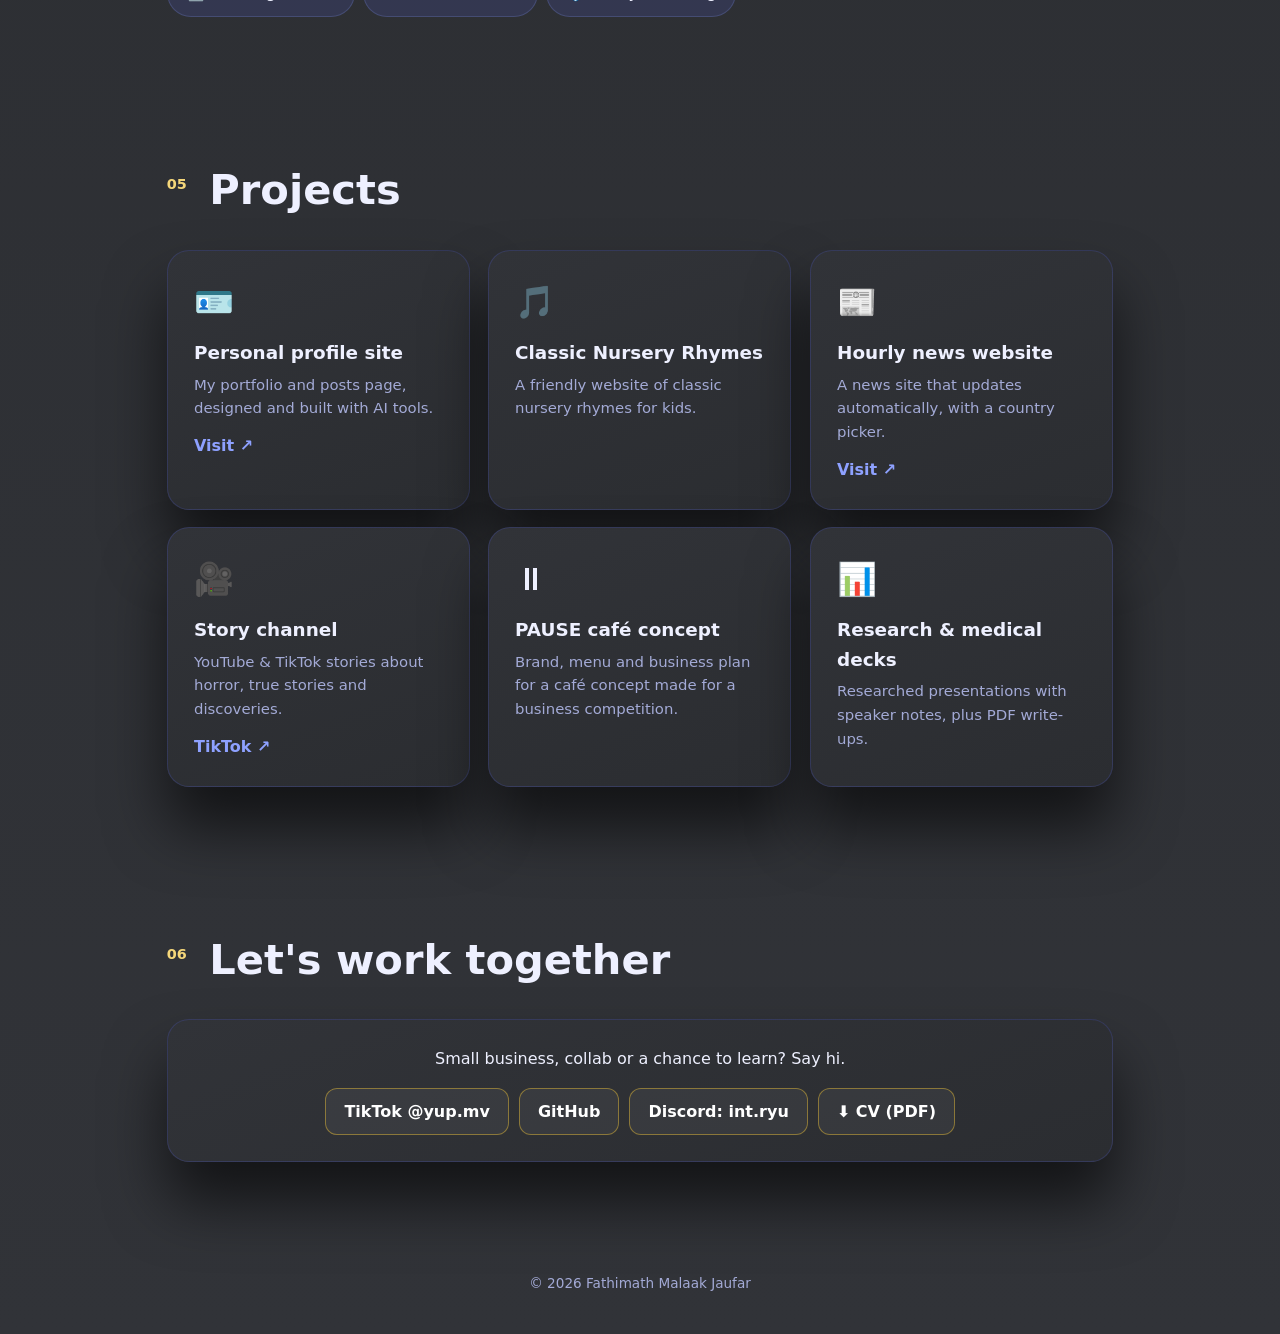
==== commit 2e878012: "Fix the broken Rhymes project link and add a README The Classic Nursery Rhymes card pointed at a pub" ====
--- a/index.html
+++ b/index.html
@@ -29,8 +29,8 @@
 
 <section id="projects" class="reveal"><h2><b>05</b> Projects</h2><div class="grid2">
 <a class="card proj tilt" href="https://reseachrandomv.github.io" target="_blank" rel="noopener"><span class="ic">🪪</span><h3>Personal profile site</h3><p>My portfolio and posts page, designed and built with AI tools.</p><i>Visit ↗</i></a>
-<a class="card proj tilt" href="https://reseachrandomv.github.io/rhymes/" target="_blank" rel="noopener"><span class="ic">🎵</span><h3>Classic Nursery Rhymes</h3><p>A friendly website of classic nursery rhymes for kids.</p><i>Visit ↗</i></a>
-<div class="card proj tilt"><span class="ic">📰</span><h3>Hourly news website</h3><p>A news site that updates every hour, with a country picker.</p></div>
+<div class="card proj tilt"><span class="ic">🎵</span><h3>Classic Nursery Rhymes</h3><p>A friendly website of classic nursery rhymes for kids.</p></div>
+<a class="card proj tilt" href="https://reseachrandomv.github.io/raajje-digest/" target="_blank" rel="noopener"><span class="ic">📰</span><h3>Hourly news website</h3><p>A news site that updates automatically, with a country picker.</p><i>Visit ↗</i></a>
 <a class="card proj tilt" href="https://www.tiktok.com/@yup.mv" target="_blank" rel="noopener"><span class="ic">🎥</span><h3>Story channel</h3><p>YouTube &amp; TikTok stories about horror, true stories and discoveries.</p><i>TikTok ↗</i></a>
 <div class="card proj tilt"><span class="ic">⏸</span><h3>PAUSE café concept</h3><p>Brand, menu and business plan for a café concept made for a business competition.</p></div>
 <div class="card proj tilt"><span class="ic">📊</span><h3>Research &amp; medical decks</h3><p>Researched presentations with speaker notes, plus PDF write-ups.</p></div>
--- a/style.css
+++ b/style.css
@@ -87,3 +87,7 @@
 .reveal.in .chips span{opacity:1;scale:1;translate:0 0}
 @media(max-width:860px){.stats{justify-content:center}.grid3>.card,.grid2>.card{--fx:0px!important}}
 @media(prefers-reduced-motion:reduce){.reveal .card,.reveal .chips span{opacity:1!important;translate:none!important;rotate:none!important;scale:none!important}}
+/* fix: gradient text on animated lines */
+.hero h1{background:none;-webkit-background-clip:border-box;background-clip:border-box;color:#fff;animation:none}
+.hero h1 .ln>span{background:linear-gradient(100deg,#fff 25%,#c9cdfb,#5865F2,#fff);background-size:200%;-webkit-background-clip:text;background-clip:text;color:transparent;-webkit-text-fill-color:transparent;animation:flip .9s var(--spring) both,sh 6s linear infinite}
+.hero h1 .ln:nth-child(2)>span{animation-delay:.15s,0s}
